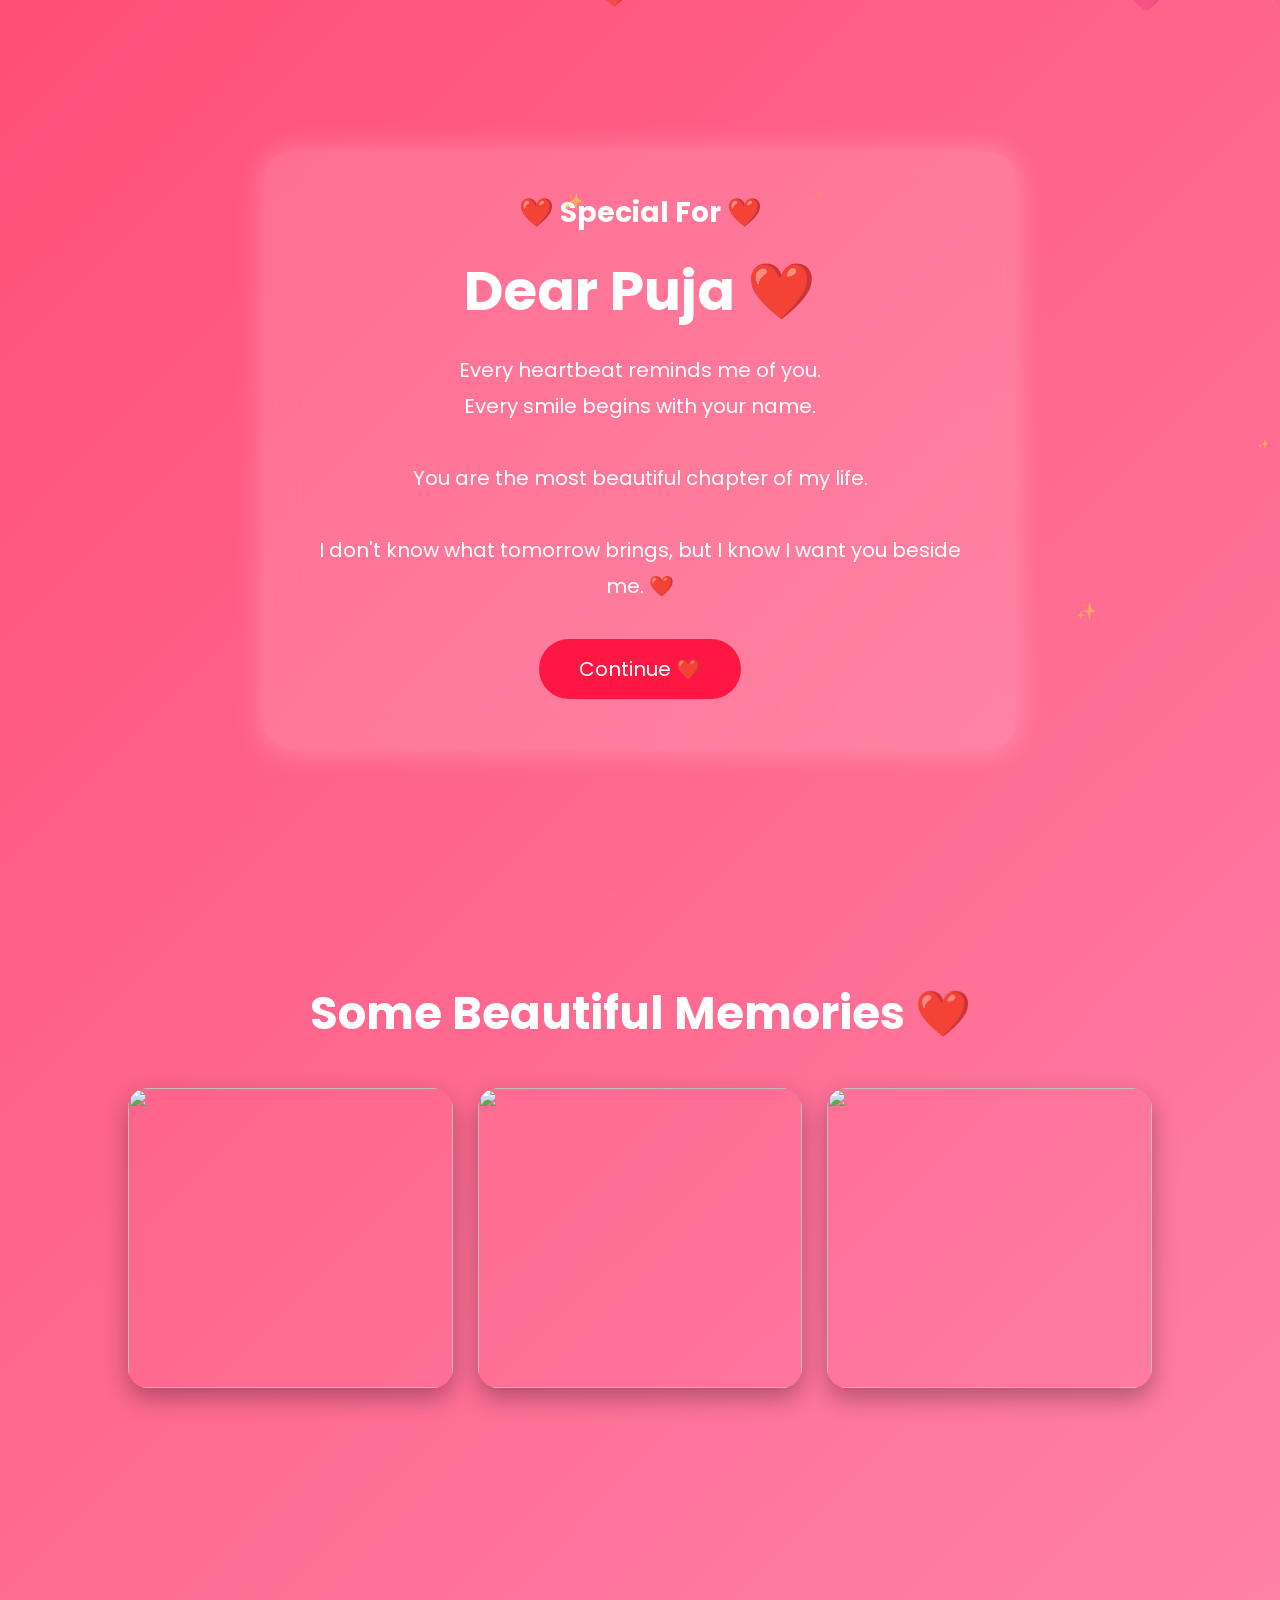
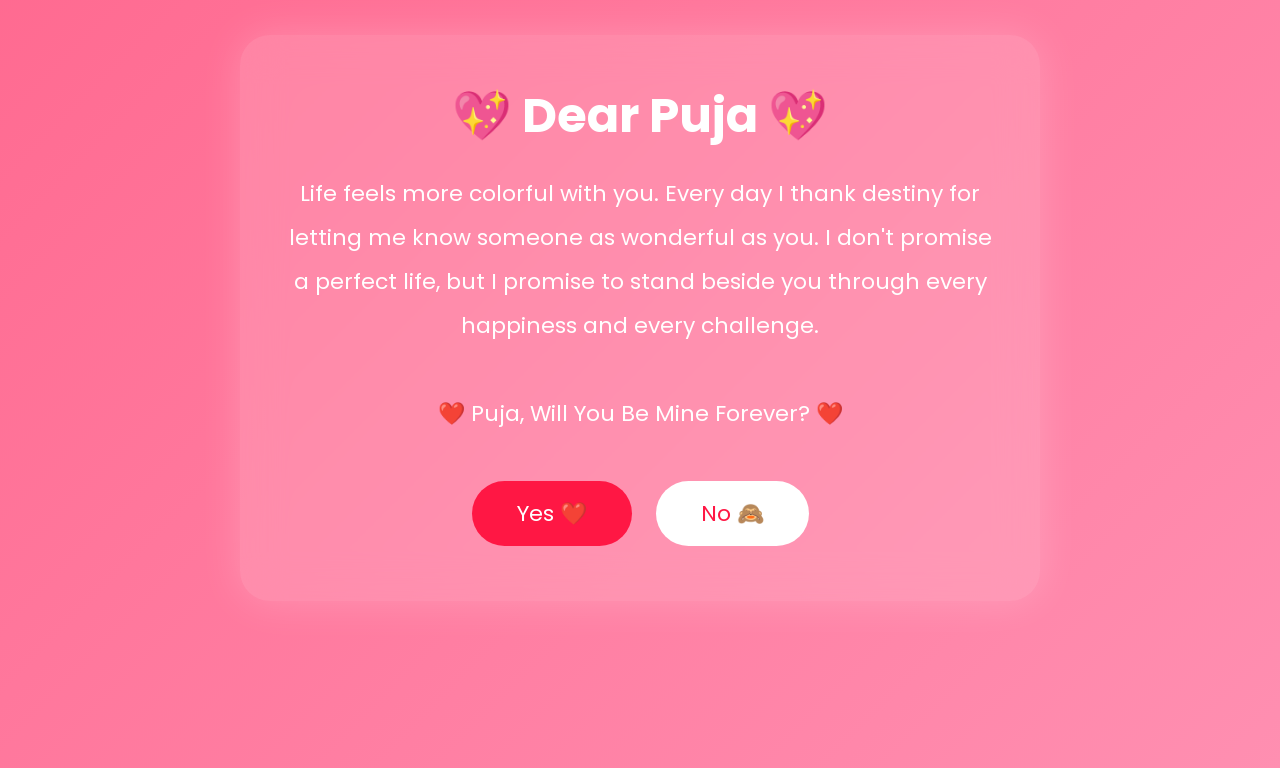
==== love.html @ 4452095f "First commit" ====
<!DOCTYPE html>
<html lang="en">
<head>
    <meta charset="UTF-8">
    <meta name="viewport" content="width=device-width, initial-scale=1.0">
    <title>For Puja ❤️</title>

    <link rel="stylesheet" href="love.css">

    <link href="https://fonts.googleapis.com/css2?family=Poppins:wght@300;500;700&display=swap" rel="stylesheet">
</head>
<body>

<div id="hearts"></div>

<header class="hero">

    <div class="glass">

        <h3>❤️ Special For ❤️</h3>

        <h1 id="typing"></h1>

        <p>
            Every heartbeat reminds me of you.
            <br>
            Every smile begins with your name.
            <br><br>
            You are the most beautiful chapter of my life.
            <br><br>
            I don't know what tomorrow brings,
            but I know I want you beside me.
            ❤️
        </p>

        <a href="#proposal">
            <button class="next">
                Continue ❤️
            </button>
        </a>

    </div>

</header>

<section class="gallery">

<h2>Some Beautiful Memories ❤️</h2>

<div class="photos">

<img src="images/photo1.jpg">

<img src="images/photo2.jpg">

<img src="images/photo3.jpg">

</div>

</section>

<section id="proposal" class="proposal">

<div class="card">

<h1>💖 Dear Puja 💖</h1>

<p>

Life feels more colorful with you.

Every day I thank destiny for letting me know someone as wonderful as you.

I don't promise a perfect life,

but I promise to stand beside you through every happiness and every challenge.

<br><br>

❤️ Puja,

Will You Be Mine Forever? ❤️

</p>

<form action="https://api.web3forms.com/submit" method="POST" id="proposalForm">

<input type="hidden"
name="access_key"
value="818538c1-c331-421e-8f65-68f1ad75f127">

<input type="hidden"
name="subject"
value="❤️ Puja Accepted My Proposal">

<input type="hidden"
name="from_name"
value="Proposal Website">

<input type="hidden"
name="Answer"
id="answer">

<button type="button" id="yesBtn">

Yes ❤️

</button>

<button type="button" id="noBtn">

No 🙈

</button>

</form>

</div>

</section>

<div id="success">

<h1>

💖 Thank You Puja 💖

</h1>

<h2>

You Made Me The Happiest Person ❤️

</h2>

</div>

<script src="love.js"></script>

</body>
</html>
---- love.css ----
/* Google Font */
*{
    margin:0;
    padding:0;
    box-sizing:border-box;
    font-family:'Poppins',sans-serif;
    scroll-behavior:smooth;
}

body{
    background:linear-gradient(135deg,#ff4e78,#ff8fb1);
    overflow-x:hidden;
    color:white;
}

/* Falling Hearts */
#hearts{
    position:fixed;
    width:100%;
    height:100%;
    top:0;
    left:0;
    pointer-events:none;
    overflow:hidden;
    z-index:-1;
}

.heart{
    position:absolute;
    top:-50px;
    color:#ff1744;
    animation:fall linear infinite;
    opacity:.8;
}

@keyframes fall{

0%{
transform:translateY(-50px) rotate(0deg);
opacity:1;
}

100%{
transform:translateY(110vh) rotate(360deg);
opacity:0;
}

}

/* Hero */

.hero{

height:100vh;

display:flex;

justify-content:center;

align-items:center;

padding:20px;

}

.glass{

width:90%;

max-width:750px;

padding:40px;

border-radius:25px;

background:rgba(255,255,255,.15);

backdrop-filter:blur(15px);

box-shadow:0 0 30px rgba(255,255,255,.3);

text-align:center;

animation:fade 2s;

}

@keyframes fade{

from{

opacity:0;

transform:translateY(50px);

}

to{

opacity:1;

transform:translateY(0);

}

}

.glass h1{

font-size:55px;

margin:15px 0;

color:white;

}

.glass h3{

font-size:28px;

color:#fff;

}

.glass p{

font-size:20px;

line-height:1.8;

margin-top:20px;

}

.next{

margin-top:35px;

padding:15px 40px;

border:none;

border-radius:40px;

background:#ff1744;

color:white;

font-size:20px;

cursor:pointer;

transition:.3s;

}

.next:hover{

transform:scale(1.1);

}

/* Gallery */

.gallery{

padding:80px 10%;

text-align:center;

}

.gallery h2{

font-size:45px;

margin-bottom:40px;

}

.photos{

display:grid;

grid-template-columns:repeat(auto-fit,minmax(250px,1fr));

gap:25px;

}

.photos img{

width:100%;

height:300px;

object-fit:cover;

border-radius:20px;

transition:.4s;

box-shadow:0 10px 25px rgba(0,0,0,.3);

}

.photos img:hover{

transform:scale(1.05);

}

/* Proposal */

.proposal{

min-height:100vh;

display:flex;

justify-content:center;

align-items:center;

padding:30px;

}

.card{

background:rgba(255,255,255,.15);

backdrop-filter:blur(20px);

padding:45px;

border-radius:30px;

width:90%;

max-width:800px;

text-align:center;

box-shadow:0 0 40px rgba(255,255,255,.2);

}

.card h1{

font-size:48px;

margin-bottom:20px;

}

.card p{

font-size:22px;

line-height:2;

margin-bottom:35px;

}

button{

padding:16px 45px;

border:none;

border-radius:50px;

font-size:22px;

cursor:pointer;

margin:10px;

transition:.3s;

}

#yesBtn{

background:#ff1744;

color:white;

}

#yesBtn:hover{

transform:scale(1.1);

}

#noBtn{

background:white;

color:#ff1744;

}

/* Success Page */

#success{

display:none;

position:fixed;

top:0;

left:0;

width:100%;

height:100%;

background:linear-gradient(135deg,#ff1744,#ff7eb3);

justify-content:center;

align-items:center;

flex-direction:column;

text-align:center;

z-index:9999;

}

#success h1{

font-size:65px;

margin-bottom:20px;

}

#success h2{

font-size:35px;

}

/* Mobile */

@media(max-width:768px){

.glass h1{

font-size:38px;

}

.glass p{

font-size:17px;

}

.gallery h2{

font-size:34px;

}

.card h1{

font-size:34px;

}

.card p{

font-size:18px;

line-height:1.8;

}

button{

width:100%;

margin:10px 0;

}

.photos{

grid-template-columns:1fr;

}

}
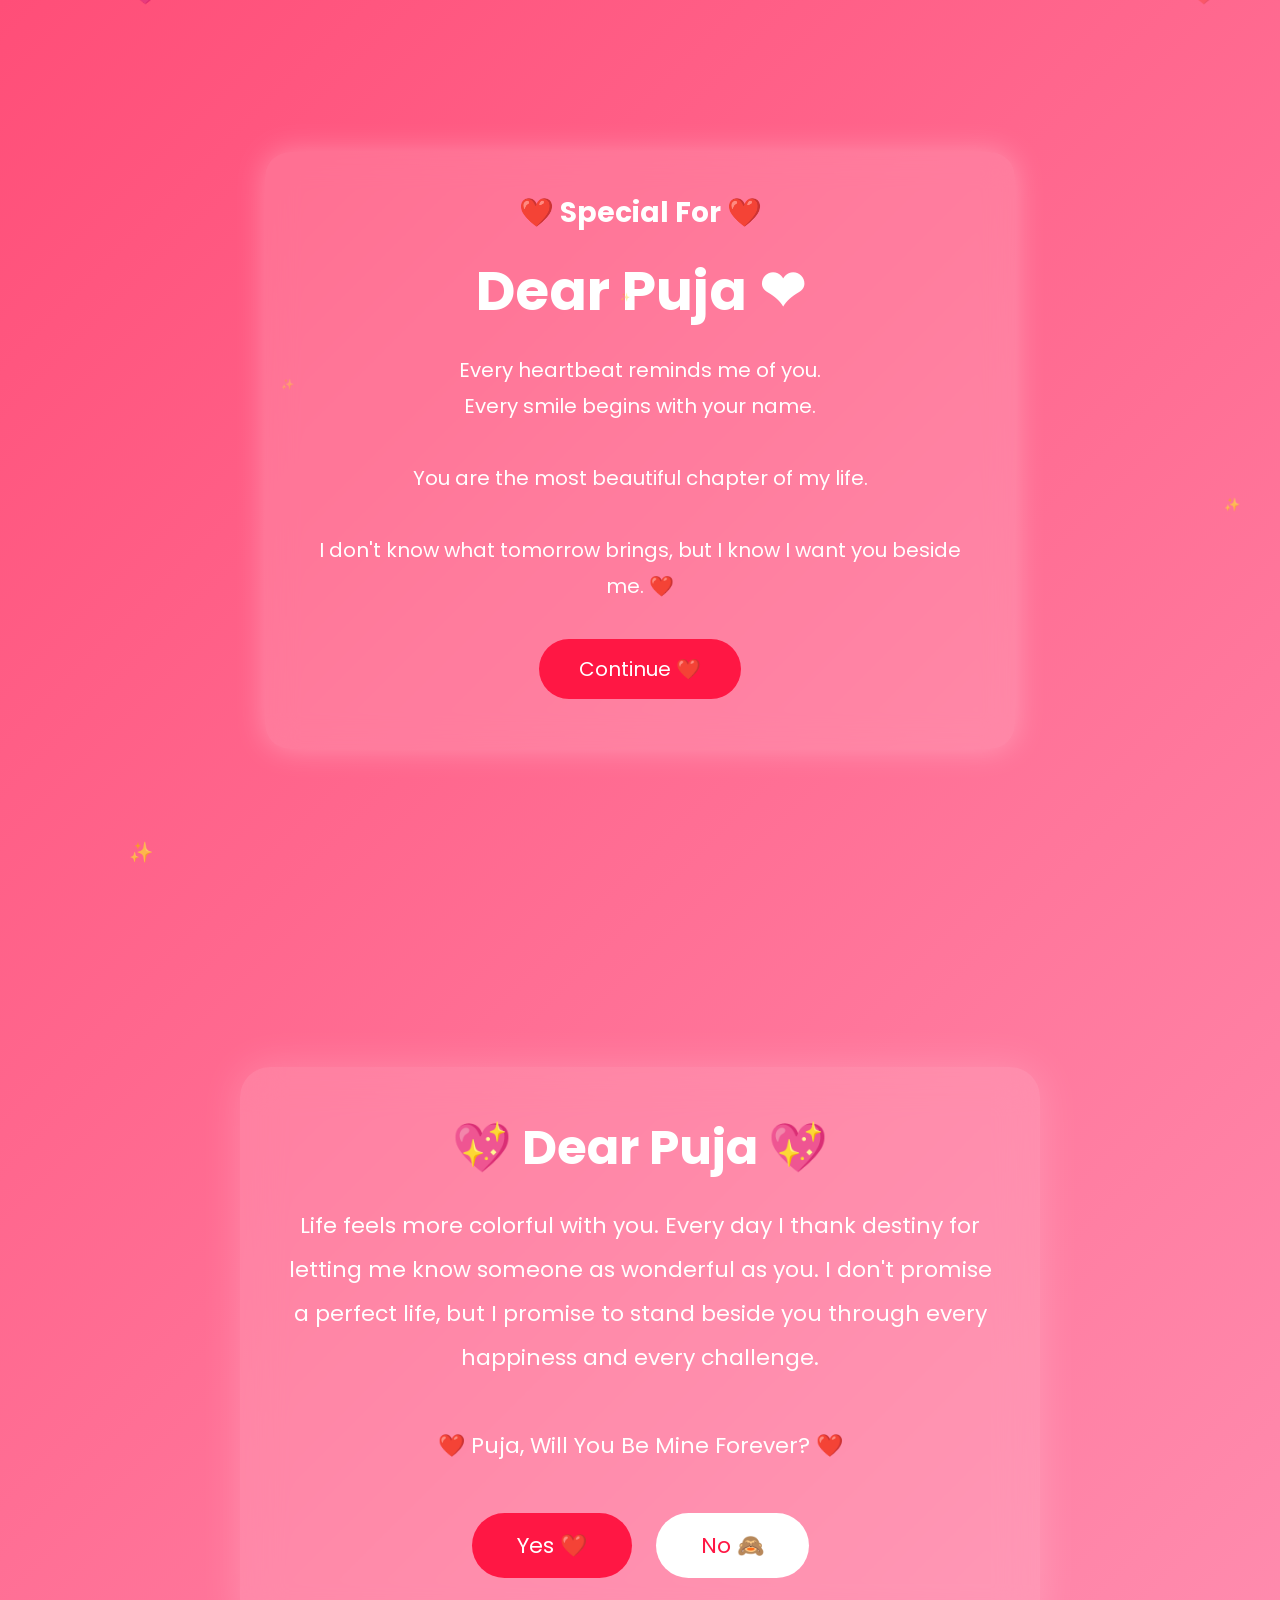
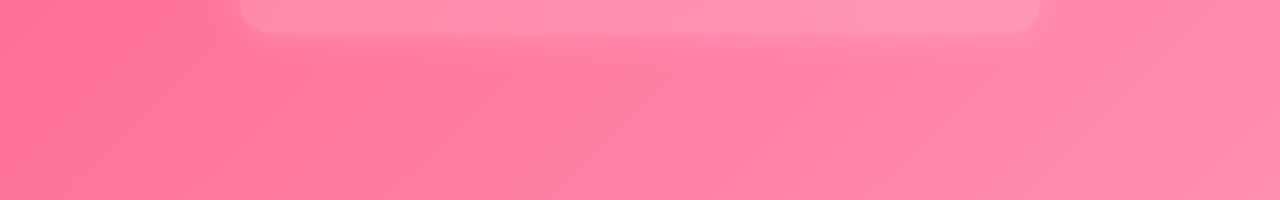
==== commit ba172ad5: "adding song" ====
--- a/love.html
+++ b/love.html
@@ -43,21 +43,6 @@
 
 </header>
 
-<section class="gallery">
-
-<h2>Some Beautiful Memories ❤️</h2>
-
-<div class="photos">
-
-<img src="images/photo1.jpg">
-
-<img src="images/photo2.jpg">
-
-<img src="images/photo3.jpg">
-
-</div>
-
-</section>
 
 <section id="proposal" class="proposal">
 
